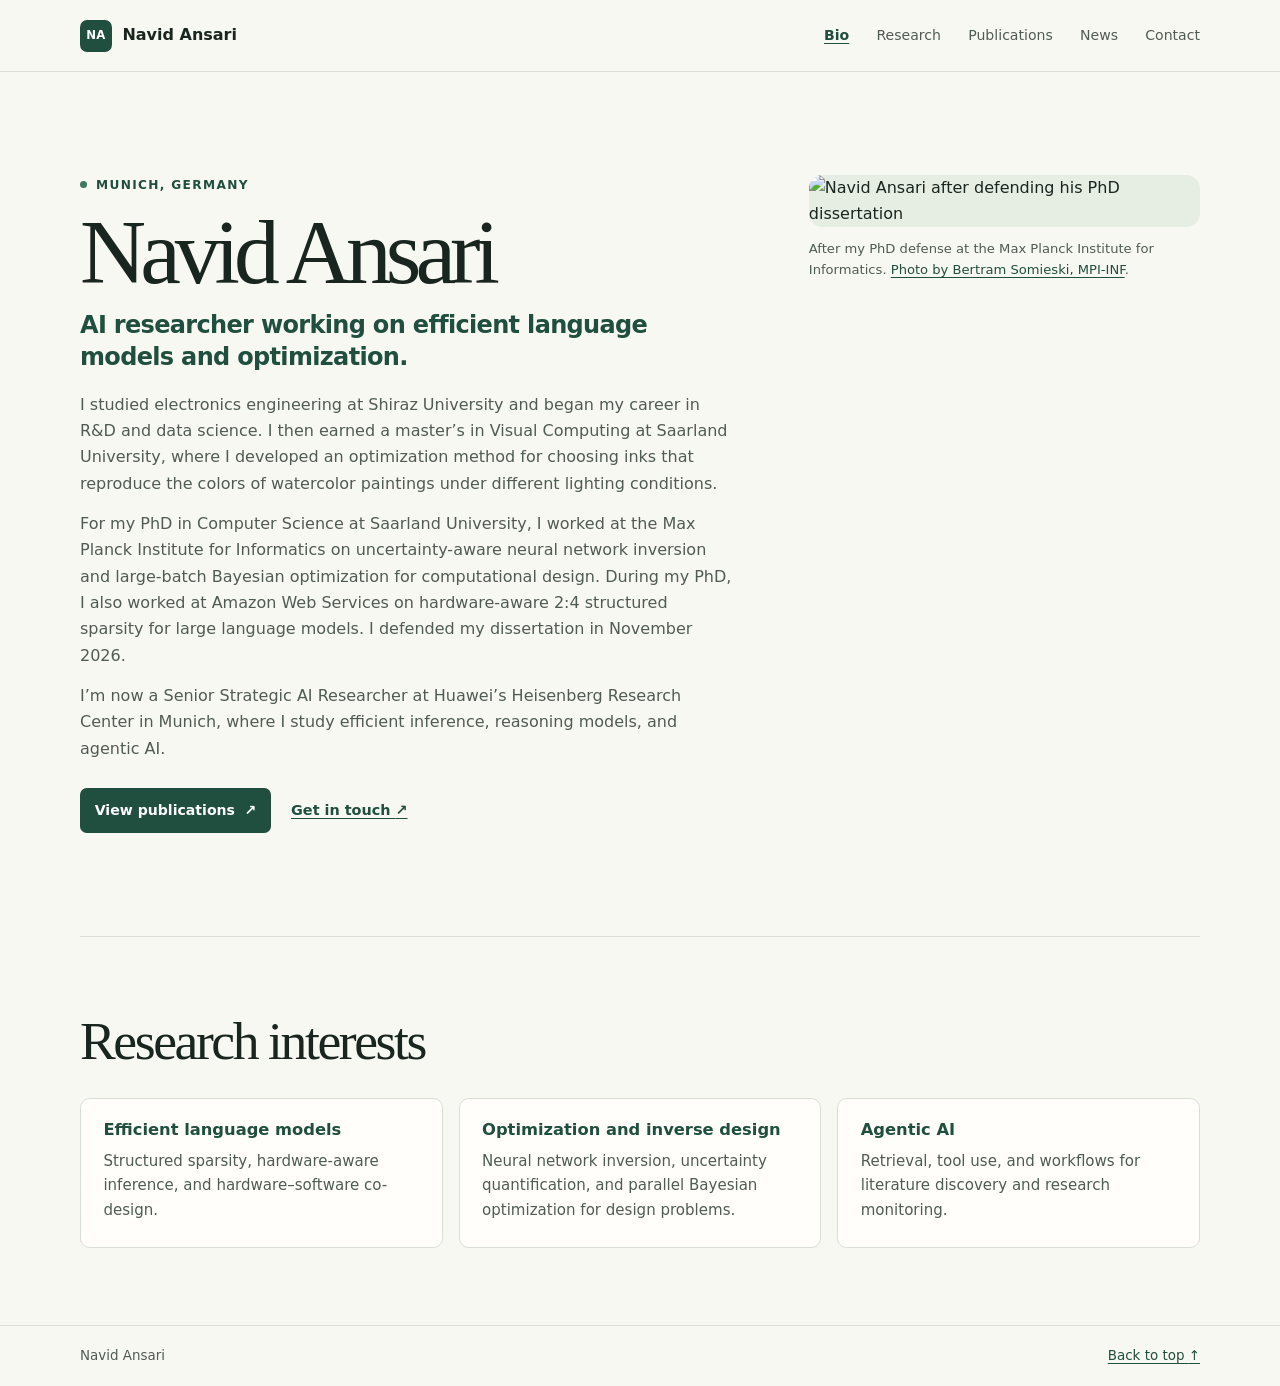
==== bio.html @ efa771ad "Add files via upload update the website" ====
<!doctype html>
<html lang="en">
<head>
  <meta charset="utf-8">
  <meta name="viewport" content="width=device-width, initial-scale=1">
  <meta name="description" content="Biography and research interests of Navid Ansari, an AI researcher in Munich working on efficient language models, optimization, and computational design.">
  <meta name="theme-color" content="#f8f8f2">
  <title>Bio | Navid Ansari</title>
  <link rel="stylesheet" href="site.css">
</head>
<body id="top">
  <a class="skip" href="#main">Skip to content</a>
  <header class="topbar">
    <div class="wrap">
      <a class="brand" href="index.html"><span class="monogram" aria-hidden="true">NA</span> Navid Ansari</a>
      <nav aria-label="Main">
        <ul>
          <li><a href="bio.html" aria-current="page">Bio</a></li>
          <li><a href="index.html#research">Research</a></li>
          <li><a href="index.html#publications">Publications</a></li>
          <li><a href="index.html#news">News</a></li>
          <li><a href="index.html#contact">Contact</a></li>
        </ul>
      </nav>
    </div>
  </header>

  <main class="wrap" id="main" tabindex="-1">
    <section class="hero bio-hero" aria-labelledby="name">
      <div>
        <p class="location">Munich, Germany</p>
        <h1 id="name">Navid Ansari</h1>
        <p class="lead">AI researcher working on efficient language models and optimization.</p>
        <div class="bio-copy">
          <p>I studied electronics engineering at Shiraz University and began my career in R&amp;D and data science. I then earned a master’s in Visual Computing at Saarland University, where I developed an optimization method for choosing inks that reproduce the colors of watercolor paintings under different lighting conditions.</p>
          <p>For my PhD in Computer Science at Saarland University, I worked at the Max Planck Institute for Informatics on uncertainty-aware neural network inversion and large-batch Bayesian optimization for computational design. During my PhD, I also worked at Amazon Web Services on hardware-aware 2:4 structured sparsity for large language models. I defended my dissertation in November 2026.</p>
          <p>I’m now a Senior Strategic AI Researcher at Huawei’s Heisenberg Research Center in Munich, where I study efficient inference, reasoning models, and agentic AI.</p>
        </div>
        <div class="actions">
          <a class="button" href="index.html#publications">View publications <span aria-hidden="true">↗</span></a>
          <a class="text-link" href="index.html#contact">Get in touch <span aria-hidden="true">↗</span></a>
        </div>
      </div>
      <figure class="bio-portrait">
        <img src="https://www.mpi-inf.mpg.de/fileadmin/_processed_/d/a/csm_Ansari-v_924b509ede.jpg" alt="Navid Ansari after defending his PhD dissertation" referrerpolicy="no-referrer">
        <figcaption>After my PhD defense at the Max Planck Institute for Informatics. <a href="https://www.mpi-inf.mpg.de/news/detail/navid-ansari-receives-phd">Photo by Bertram Somieski, MPI-INF</a>.</figcaption>
      </figure>
    </section>

    <section class="section" id="interests" aria-labelledby="interests-heading">
      <div class="section-head"><h2 id="interests-heading">Research interests</h2></div>
      <div class="research-grid">
        <article>
          <h3>Efficient language models</h3>
          <p>Structured sparsity, hardware-aware inference, and hardware–software co-design.</p>
        </article>
        <article>
          <h3>Optimization and inverse design</h3>
          <p>Neural network inversion, uncertainty quantification, and parallel Bayesian optimization for design problems.</p>
        </article>
        <article>
          <h3>Agentic AI</h3>
          <p>Retrieval, tool use, and workflows for literature discovery and research monitoring.</p>
        </article>
      </div>
    </section>
  </main>

  <footer>
    <div class="wrap"><span>Navid Ansari</span><a href="#top">Back to top <span aria-hidden="true">↑</span></a></div>
  </footer>
</body>
</html>
---- site.css ----
:root {
  color-scheme: light;
  --page: #f8f8f2;
  --paper: #fffefa;
  --ink: #19251f;
  --muted: #505c53;
  --green: #204f3f;
  --rule: #d9dfd5;
  --sage: #e6eee4;
  --serif: Georgia, "Times New Roman", serif;
  --sans: system-ui, -apple-system, BlinkMacSystemFont, "Segoe UI", sans-serif;
}

*, *::before, *::after { box-sizing: border-box; }
html { scroll-padding-top: 5.8rem; }
body { margin: 0; background: var(--page); color: var(--ink); font: 1rem/1.65 var(--sans); }
a { color: var(--green); text-underline-offset: .2em; }
a:hover { text-decoration-thickness: .13em; }
a:focus-visible, button:focus-visible { outline: 2px solid #287853; outline-offset: 4px; }
h1, h2, h3, p { margin: 0; }
h1, h2 { font-family: var(--serif); font-weight: 400; }
h2 { font-size: clamp(2.15rem, 4.5vw, 3.35rem); line-height: 1.08; letter-spacing: -.045em; }
ul { margin: 0; padding: 0; list-style: none; }
[hidden] { display: none !important; }

.wrap { width: min(1120px, calc(100% - 3rem)); margin-inline: auto; }
.sr-only, .skip:not(:focus) {
  position: absolute;
  width: 1px;
  height: 1px;
  overflow: hidden;
  clip-path: inset(50%);
  white-space: nowrap;
}
.skip:focus { position: fixed; z-index: 3; top: .5rem; left: .5rem; padding: .5rem .8rem; background: var(--paper); }
.topbar { position: sticky; top: 0; z-index: 2; background: var(--page); border-bottom: 1px solid var(--rule); }
.topbar .wrap { display: flex; align-items: center; justify-content: space-between; gap: 1rem; min-height: 4.45rem; }
.brand, nav a { text-decoration: none; }
.brand { display: inline-flex; align-items: center; gap: .65rem; color: var(--ink); font-weight: 680; white-space: nowrap; }
.monogram { display: grid; width: 2rem; height: 2rem; place-items: center; border-radius: .45rem; background: var(--green); color: #fff; font: 600 .73rem/1 var(--sans); letter-spacing: .03em; }
nav ul { display: flex; flex-wrap: wrap; gap: .3rem clamp(.65rem, 2.5vw, 1.7rem); }
nav a { display: inline-block; padding-block: .45rem; font-size: .88rem; color: var(--muted); }
nav a:hover { color: var(--green); text-decoration: underline; }

.hero {
  display: grid;
  grid-template-columns: minmax(0, 1.13fr) minmax(0, .87fr);
  align-items: center;
  gap: clamp(2rem, 6vw, 5rem);
  padding-block: clamp(3.5rem, 8vw, 7rem);
}
.location { display: flex; align-items: center; gap: .55rem; color: var(--green); font-size: .76rem; font-weight: 720; letter-spacing: .11em; text-transform: uppercase; }
.location::before { width: .45rem; height: .45rem; border-radius: 50%; background: #3e785e; content: ""; }
h1 { margin-block: .75rem .65rem; font-size: clamp(3.25rem, 7.15vw, 6.1rem); line-height: 1; letter-spacing: -.065em; }
.lead { max-width: 38rem; color: var(--green); font-size: clamp(1.15rem, 2.3vw, 1.5rem); line-height: 1.35; font-weight: 570; letter-spacing: -.028em; }
.bio { max-width: 36rem; margin-top: 1.1rem; color: var(--muted); }
.actions { display: flex; flex-wrap: wrap; align-items: center; gap: .75rem 1.25rem; margin-top: 1.65rem; }
.button { display: inline-flex; align-items: center; justify-content: center; gap: .6rem; min-height: 2.8rem; padding: .5rem .92rem; border-radius: .42rem; background: var(--green); color: white; font-size: .88rem; font-weight: 650; text-decoration: none; }
.button:hover { background: #173c30; }
.text-link { font-size: .9rem; font-weight: 650; }
.landscape { position: relative; min-width: 0; margin: 0; overflow: hidden; border-radius: .85rem; aspect-ratio: 6/5; background: #193d34; }
.landscape canvas { display: block; width: 100%; height: 100%; }

.section { padding-block: clamp(2.75rem, 6vw, 5.15rem); border-top: 1px solid var(--rule); }
.section-head { display: flex; justify-content: space-between; align-items: end; flex-wrap: wrap; gap: 1.25rem; margin-bottom: 1.65rem; }
.section-head p { margin-top: .55rem; color: var(--muted); }
.research-grid { display: grid; grid-template-columns: repeat(3, minmax(0, 1fr)); gap: 1rem; }
.research-grid article { padding: 1.3rem 1.4rem 1.5rem; border: 1px solid var(--rule); border-radius: .6rem; background: var(--paper); }
.research-grid h3 { margin-bottom: .45rem; color: var(--green); font-size: 1.02rem; line-height: 1.35; }
.research-grid p { color: var(--muted); font-size: .94rem; }

.filters { display: flex; flex-wrap: wrap; gap: .35rem; }
.filters button { min-height: 2.4rem; padding: .28rem .68rem; border: 1px solid #cbd6cb; border-radius: 2rem; background: transparent; color: var(--green); font: 600 .78rem/1.2 var(--sans); cursor: pointer; }
.filters button:hover { background: var(--sage); }
.filters button[aria-pressed="true"] { border-color: var(--green); background: var(--green); color: white; }
.publications { border-top: 1px solid var(--rule); }
.publication { display: grid; grid-template-columns: 4rem minmax(0, 1fr) auto; align-items: start; gap: .45rem 1.2rem; padding-block: 1.15rem; border-bottom: 1px solid var(--rule); }
.year, .date { color: var(--green); font-size: .85rem; font-variant-numeric: tabular-nums; font-weight: 660; }
.year { padding-top: .14rem; }
.publication h3 { font-size: 1.05rem; line-height: 1.35; }
.authors { margin-top: .26rem; color: var(--muted); font-size: .88rem; }
.venue { margin-top: .24rem; color: var(--green); font-size: .82rem; font-weight: 650; }
.paper-link { padding: .15rem .2rem; font-size: .85rem; font-weight: 620; white-space: nowrap; }

.news { max-width: 58rem; }
.news li { display: grid; grid-template-columns: 8rem minmax(0, 1fr); gap: .4rem 1.25rem; padding-block: 1rem; border-top: 1px solid var(--rule); }
.news p { color: var(--muted); }
.news .date { padding-top: .15rem; }
.news strong { color: var(--ink); }

.contact { display: grid; grid-template-columns: minmax(0, 1fr) auto; align-items: center; gap: 1.5rem; margin-bottom: 3rem; padding: clamp(1.5rem, 5vw, 3rem); border-radius: .8rem; background: var(--sage); }
.contact p { margin-top: .55rem; color: var(--muted); }
.profiles { display: flex; flex-wrap: wrap; align-items: center; gap: .75rem 1rem; }
footer { padding-block: 1.2rem; border-top: 1px solid var(--rule); color: var(--muted); font-size: .84rem; }
footer .wrap { display: flex; justify-content: space-between; flex-wrap: wrap; gap: .4rem 1rem; }

@media (max-width: 800px) {
  .hero { gap: 2rem; }
  .research-grid { gap: .7rem; }
  .research-grid article { padding: 1rem; }
}
@media (max-width: 650px) {
  html { scroll-padding-top: 7rem; }
  .wrap { width: calc(100% - 2rem); }
  .topbar .wrap { align-items: start; flex-direction: column; gap: .15rem; padding-block: .6rem .15rem; }
  nav ul { column-gap: 1.05rem; }
  .hero, .research-grid, .contact { grid-template-columns: 1fr; }
  .hero { padding-block: 3rem; }
  .landscape { aspect-ratio: 16/8; }
  .publication { grid-template-columns: minmax(0, 1fr) auto; gap: .28rem .65rem; }
  .publication .year { grid-column: 1 / -1; }
  .news li { grid-template-columns: 1fr; }
}

.bio-hero { grid-template-columns: minmax(0, 1.25fr) minmax(0, .75fr); align-items: start; }
.bio-copy { display: grid; gap: .85rem; margin-top: 1.15rem; color: var(--muted); }
.bio-portrait { margin: 0; min-width: 0; }
.bio-portrait img {
  display: block;
  width: 100%;
  max-height: 31rem;
  object-fit: cover;
  object-position: center 34%;
  border-radius: .85rem;
  background: var(--sage);
}
.bio-portrait figcaption { margin-top: .65rem; color: var(--muted); font-size: .82rem; }
nav a[aria-current="page"] { color: var(--green); font-weight: 680; text-decoration: underline; }

@media (max-width: 650px) {
  .bio-hero { grid-template-columns: 1fr; }
  .bio-portrait { max-width: 28rem; }
}
@media (max-width: 385px) {
  nav ul { column-gap: .65rem; }
  nav a { font-size: .82rem; }
}
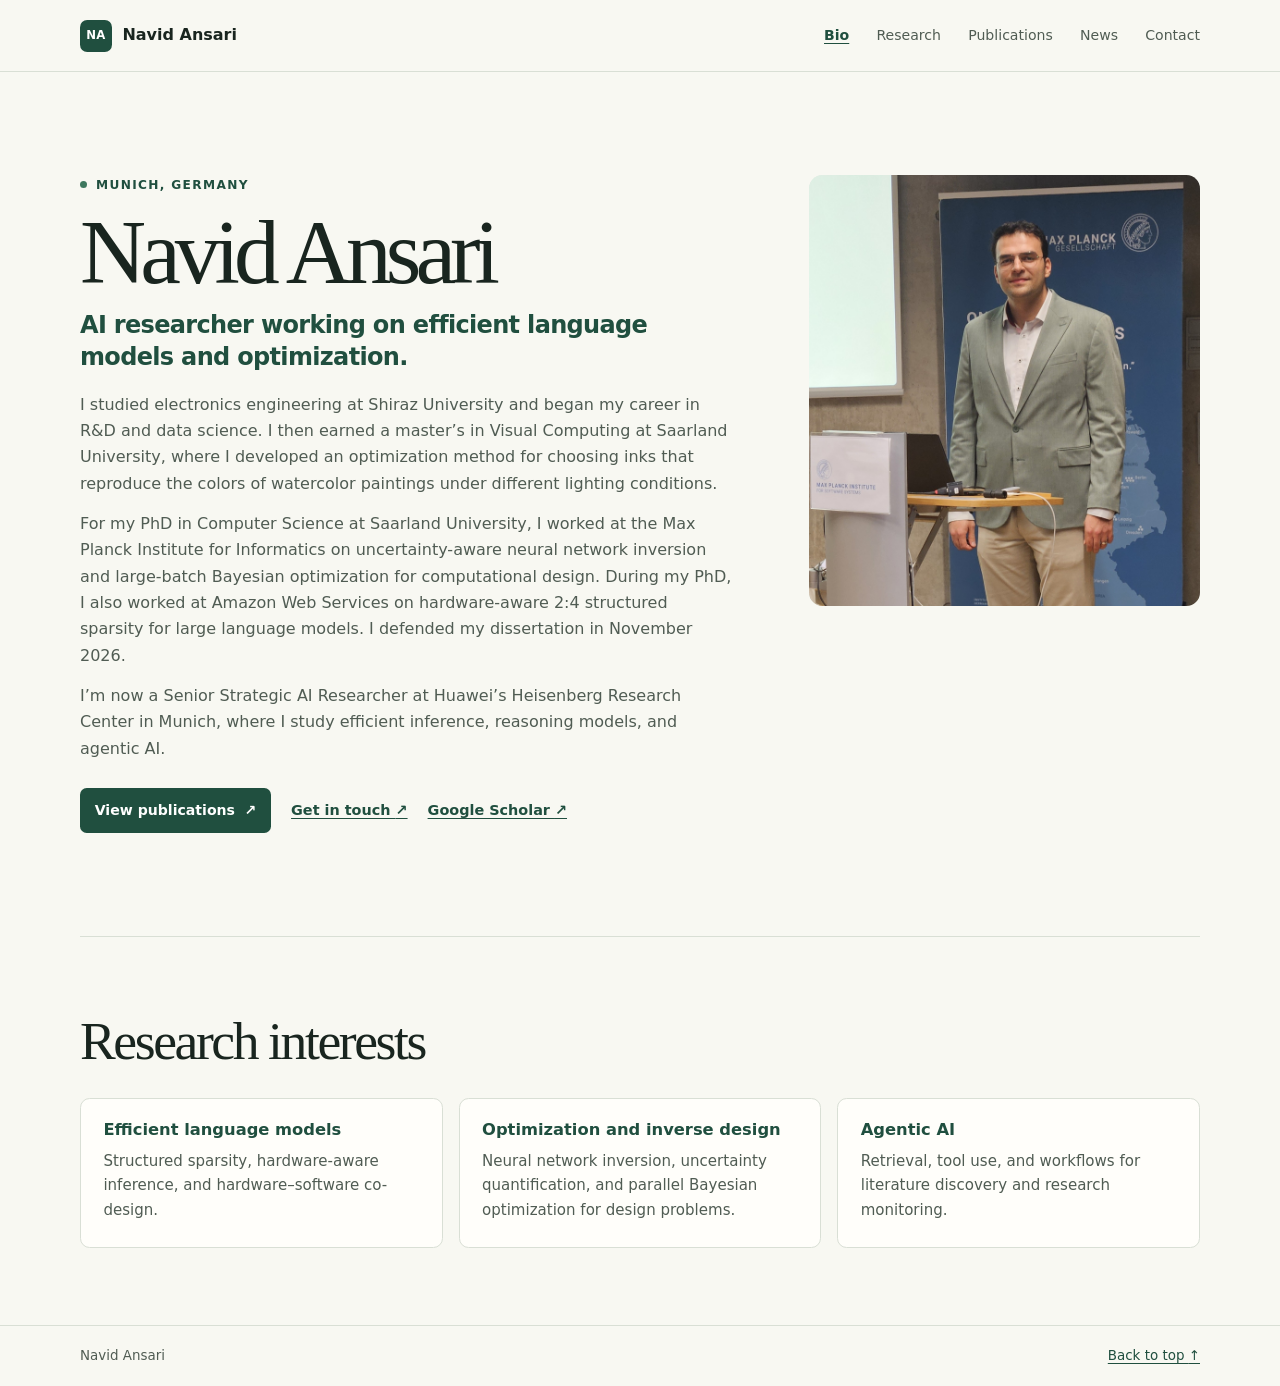
==== commit 37147f37: "Add files via upload" ====
--- a/bio.html
+++ b/bio.html
@@ -39,11 +39,11 @@
         <div class="actions">
           <a class="button" href="index.html#publications">View publications <span aria-hidden="true">↗</span></a>
           <a class="text-link" href="index.html#contact">Get in touch <span aria-hidden="true">↗</span></a>
+          <a class="text-link" href="https://scholar.google.com/citations?user=k2TvtoAAAAAJ">Google Scholar <span aria-hidden="true">↗</span></a>
         </div>
       </div>
       <figure class="bio-portrait">
-        <img src="https://www.mpi-inf.mpg.de/fileadmin/_processed_/d/a/csm_Ansari-v_924b509ede.jpg" alt="Navid Ansari after defending his PhD dissertation" referrerpolicy="no-referrer">
-        <figcaption>After my PhD defense at the Max Planck Institute for Informatics. <a href="https://www.mpi-inf.mpg.de/news/detail/navid-ansari-receives-phd">Photo by Bertram Somieski, MPI-INF</a>.</figcaption>
+        <img src="Navid.jpg" alt="Portrait of Navid Ansari">
       </figure>
     </section>
 
